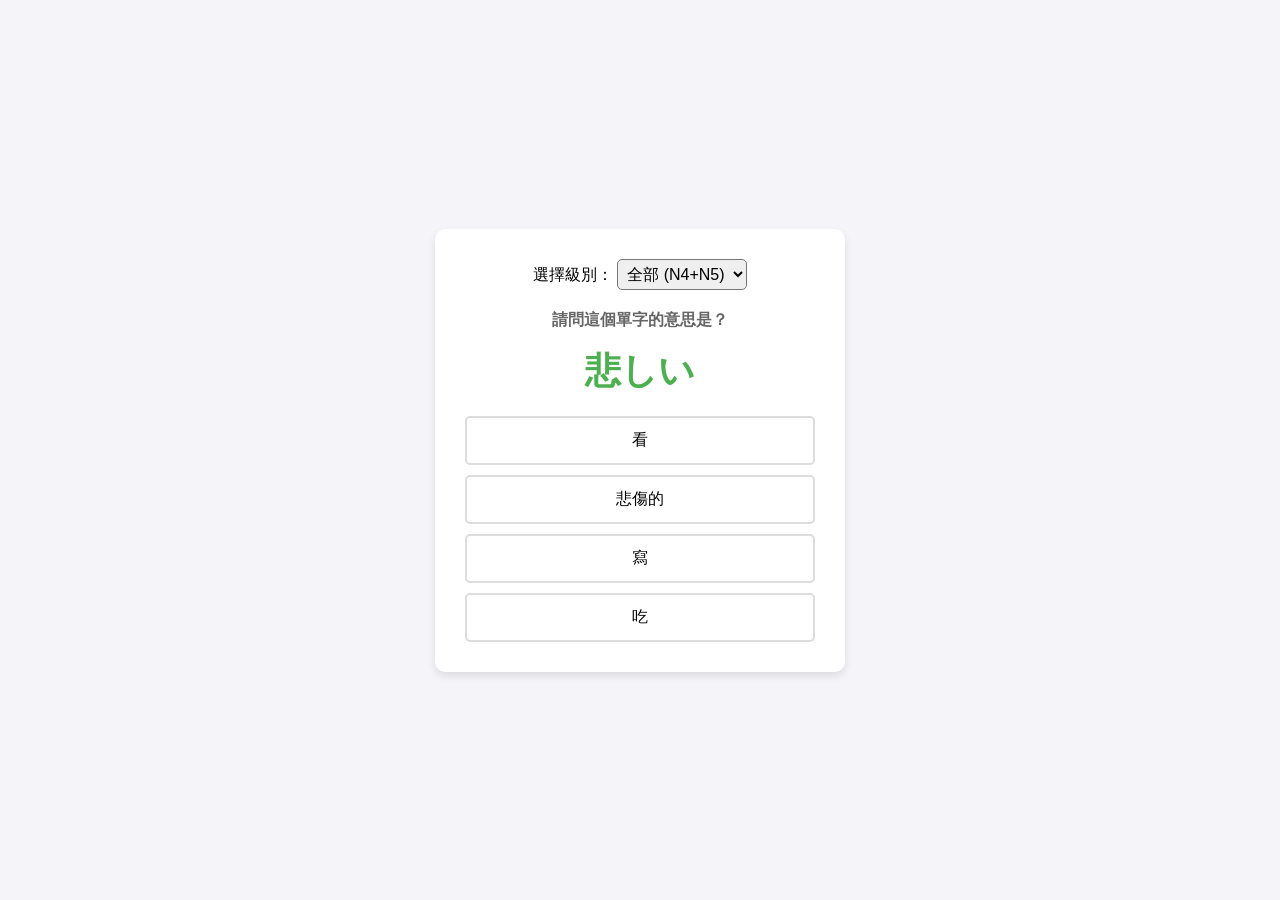
==== JLPT_APP/index.html @ 1b2fcb9a "Add files via upload" ====
<!DOCTYPE html>
<html lang="zh-TW">
<head>
    <meta charset="UTF-8">
    <title>JLPT 測驗系統</title>
    <link rel="stylesheet" href="style.css">
</head>
<body>
    <div class="card">
        <div class="header">
            <label for="level-select">選擇級別：</label>
            <select id="level-select">
                <option value="ALL">全部 (N4+N5)</option>
                <option value="N5">僅 N5</option>
                <option value="N4">僅 N4</option>
            </select>
        </div>

        <h3 id="question-text">請問這個單字的意思是？</h3>
        <h2 id="japanese-word">載入中...</h2>

        <div id="options-container" class="options">
            </div>

        <p id="feedback-msg" class="hidden"></p>
        <button id="next-btn" class="hidden">下一題</button>
    </div>

    <script src="script.js"></script>
</body>
</html>
---- JLPT_APP/style.css ----
body {
    font-family: sans-serif;
    background-color: #f4f4f9;
    display: flex;
    justify-content: center;
    align-items: center;
    height: 100vh;
    margin: 0;
}

.card {
    background: white;
    padding: 30px;
    border-radius: 10px;
    box-shadow: 0 4px 8px rgba(0,0,0,0.1);
    text-align: center;
    width: 350px;
}

.header { margin-bottom: 20px; }
select { padding: 5px; font-size: 16px; border-radius: 5px; }

h2 { color: #4CAF50; font-size: 36px; margin: 10px 0; }
h3 { font-size: 16px; color: #666; }

.options {
    display: flex;
    flex-direction: column;
    gap: 10px;
    margin-top: 20px;
}

/* 選項按鈕的預設樣式 */
.option-btn {
    padding: 12px;
    border: 2px solid #ddd;
    background: white;
    cursor: pointer;
    border-radius: 5px;
    font-size: 16px;
    transition: 0.2s;
}

.option-btn:hover { background: #f0f0f0; }

/* 答對與答錯的顏色 */
.option-btn.correct { background: #4CAF50; color: white; border-color: #4CAF50; }
.option-btn.wrong { background: #f44336; color: white; border-color: #f44336; }

.hidden { display: none; }
#feedback-msg { font-size: 18px; font-weight: bold; margin-top: 15px; }
#next-btn {
    margin-top: 15px; width: 100%; padding: 12px;
    background: #2196F3; color: white; border: none;
    border-radius: 5px; cursor: pointer; font-size: 16px;
}
#next-btn:hover { background: #1976D2; }
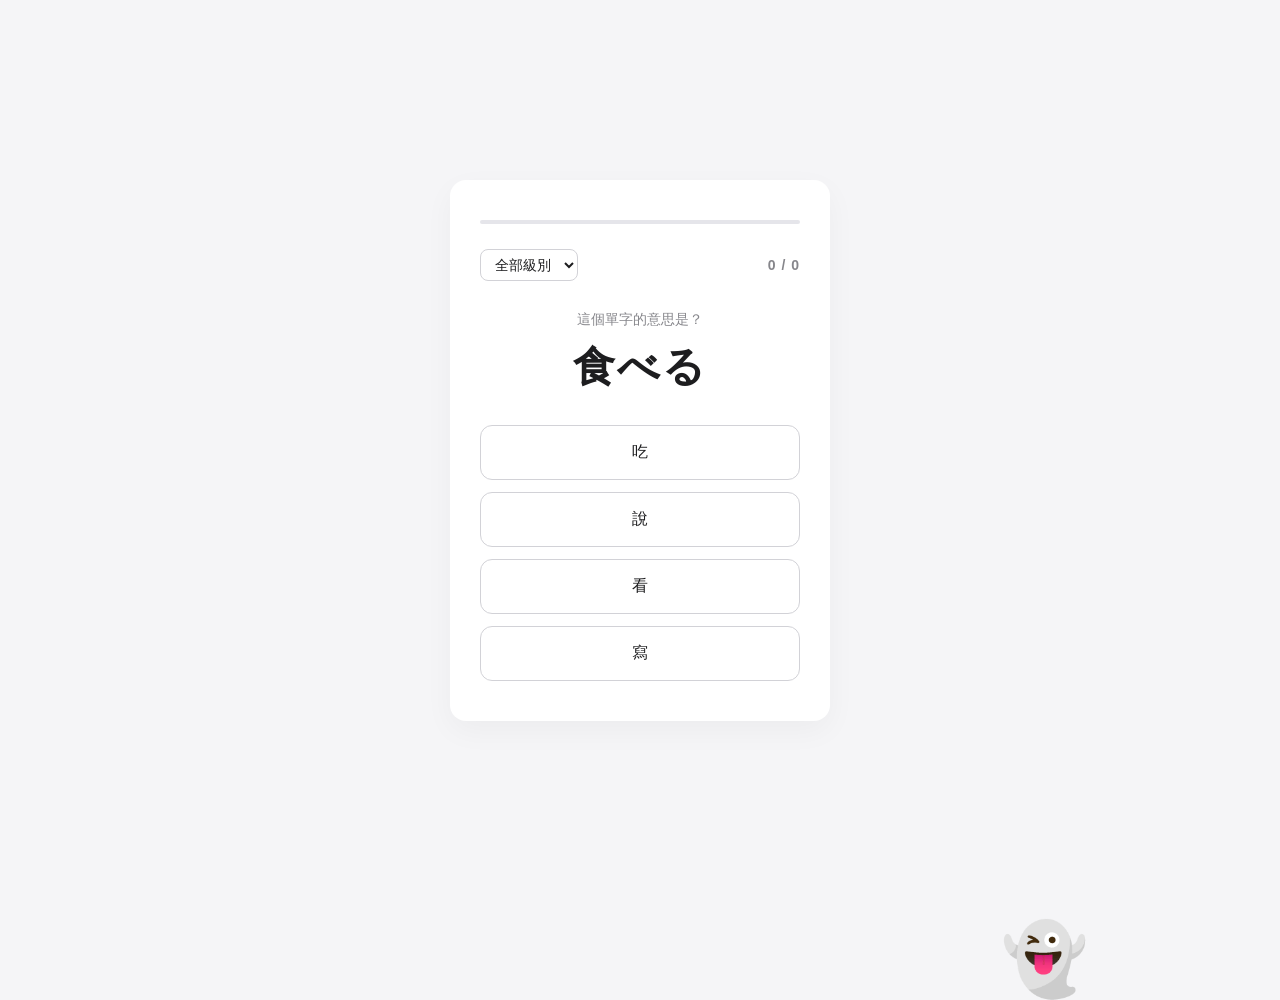
==== commit c8862192: "Add files via upload" ====
--- a/JLPT_APP/index.html
+++ b/JLPT_APP/index.html
@@ -2,29 +2,36 @@
 <html lang="zh-TW">
 <head>
     <meta charset="UTF-8">
-    <title>JLPT 測驗系統</title>
+    <title>JLPT 極簡測驗系統</title>
     <link rel="stylesheet" href="style.css">
 </head>
 <body>
     <div class="card">
+        <div class="progress-bg">
+            <div class="progress-bar" id="progress-bar"></div>
+        </div>
+
         <div class="header">
-            <label for="level-select">選擇級別：</label>
             <select id="level-select">
-                <option value="ALL">全部 (N4+N5)</option>
+                <option value="ALL">全部級別</option>
                 <option value="N5">僅 N5</option>
                 <option value="N4">僅 N4</option>
             </select>
+            <span id="score-display">0 / 0</span>
         </div>
 
-        <h3 id="question-text">請問這個單字的意思是？</h3>
+        <h3 id="question-text">這個單字的意思是？</h3>
         <h2 id="japanese-word">載入中...</h2>
 
-        <div id="options-container" class="options">
-            </div>
+        <div id="options-container" class="options"></div>
 
-        <p id="feedback-msg" class="hidden"></p>
-        <button id="next-btn" class="hidden">下一題</button>
+        <div id="feedback-area" class="hidden">
+            <p id="feedback-msg"></p>
+            <button id="next-btn">下一題 ➔</button>
+        </div>
     </div>
+
+    <div id="ghost">👻</div>
 
     <script src="script.js"></script>
 </body>
--- a/JLPT_APP/style.css
+++ b/JLPT_APP/style.css
@@ -1,57 +1,132 @@
+:root {
+    --bg-color: #f5f5f7;
+    --card-bg: #ffffff;
+    --text-main: #1d1d1f;
+    --text-light: #86868b;
+    --border: #d2d2d7;
+    --primary: #1d1d1f;
+    --primary-hover: #424245;
+    --correct: #34c759;
+    --wrong: #ff3b30;
+}
+
 body {
-    font-family: sans-serif;
-    background-color: #f4f4f9;
+    font-family: -apple-system, BlinkMacSystemFont, "Segoe UI", Roboto, Helvetica, Arial, sans-serif;
+    background-color: var(--bg-color);
+    color: var(--text-main);
     display: flex;
     justify-content: center;
     align-items: center;
     height: 100vh;
     margin: 0;
+    overflow: hidden; /* 防止幽靈出現時產生捲動條 */
 }
 
 .card {
-    background: white;
-    padding: 30px;
-    border-radius: 10px;
-    box-shadow: 0 4px 8px rgba(0,0,0,0.1);
+    background: var(--card-bg);
+    padding: 40px 30px;
+    border-radius: 16px;
+    box-shadow: 0 10px 30px rgba(0,0,0,0.04);
     text-align: center;
-    width: 350px;
+    width: 320px;
+    position: relative;
+    z-index: 10;
 }
 
-.header { margin-bottom: 20px; }
-select { padding: 5px; font-size: 16px; border-radius: 5px; }
-
-h2 { color: #4CAF50; font-size: 36px; margin: 10px 0; }
-h3 { font-size: 16px; color: #666; }
-
-.options {
-    display: flex;
-    flex-direction: column;
-    gap: 10px;
-    margin-top: 20px;
+/* 進度條設計 */
+.progress-bg {
+    width: 100%;
+    height: 4px;
+    background: #e5e5ea;
+    border-radius: 2px;
+    margin-bottom: 25px;
+    overflow: hidden;
+}
+.progress-bar {
+    height: 100%;
+    width: 0%;
+    background: var(--primary);
+    transition: width 0.4s cubic-bezier(0.1, 0.7, 0.1, 1);
 }
 
-/* 選項按鈕的預設樣式 */
-.option-btn {
-    padding: 12px;
-    border: 2px solid #ddd;
-    background: white;
-    cursor: pointer;
-    border-radius: 5px;
-    font-size: 16px;
-    transition: 0.2s;
+.header {
+    display: flex;
+    justify-content: space-between;
+    align-items: center;
+    margin-bottom: 30px;
 }
 
-.option-btn:hover { background: #f0f0f0; }
+select {
+    padding: 6px 10px;
+    border: 1px solid var(--border);
+    border-radius: 8px;
+    background: transparent;
+    font-size: 14px;
+    color: var(--text-main);
+    cursor: pointer;
+    outline: none;
+}
 
-/* 答對與答錯的顏色 */
-.option-btn.correct { background: #4CAF50; color: white; border-color: #4CAF50; }
-.option-btn.wrong { background: #f44336; color: white; border-color: #f44336; }
+#score-display {
+    font-size: 14px;
+    color: var(--text-light);
+    font-weight: bold;
+    letter-spacing: 1px;
+}
 
-.hidden { display: none; }
-#feedback-msg { font-size: 18px; font-weight: bold; margin-top: 15px; }
+h3 { font-size: 14px; color: var(--text-light); font-weight: normal; margin-bottom: 10px; }
+h2 { font-size: 42px; margin: 0 0 30px 0; letter-spacing: 2px; }
+
+.options { display: flex; flex-direction: column; gap: 12px; }
+
+/* 極簡按鈕樣式 */
+.option-btn {
+    padding: 16px;
+    border: 1px solid var(--border);
+    background: transparent;
+    color: var(--text-main);
+    border-radius: 12px;
+    font-size: 16px;
+    cursor: pointer;
+    transition: all 0.2s ease;
+}
+
+.option-btn:hover:not(:disabled) {
+    border-color: var(--primary);
+    background: #fbfbfd;
+}
+
+.option-btn.correct { background: var(--correct); color: white; border-color: var(--correct); }
+.option-btn.wrong { background: var(--wrong); color: white; border-color: var(--wrong); }
+
+.hidden { display: none !important; }
+
+#feedback-area { margin-top: 25px; }
+#feedback-msg { font-size: 16px; font-weight: bold; margin-bottom: 15px; }
+
 #next-btn {
-    margin-top: 15px; width: 100%; padding: 12px;
-    background: #2196F3; color: white; border: none;
-    border-radius: 5px; cursor: pointer; font-size: 16px;
+    width: 100%;
+    padding: 16px;
+    background: var(--primary);
+    color: white;
+    border: none;
+    border-radius: 12px;
+    font-size: 16px;
+    cursor: pointer;
+    transition: background 0.2s;
 }
-#next-btn:hover { background: #1976D2; }+#next-btn:hover { background: var(--primary-hover); }
+
+/* 幽靈彩蛋動畫設定 */
+#ghost {
+    position: absolute;
+    font-size: 70px;
+    bottom: -100px; /* 初始位置藏在畫面下 */
+    right: 15%;
+    z-index: 5;
+    /* 加入彈性物理動畫效果 */
+    transition: transform 0.6s cubic-bezier(0.34, 1.56, 0.64, 1);
+}
+#ghost.peek {
+    transform: translateY(-220px) rotate(10deg);
+}
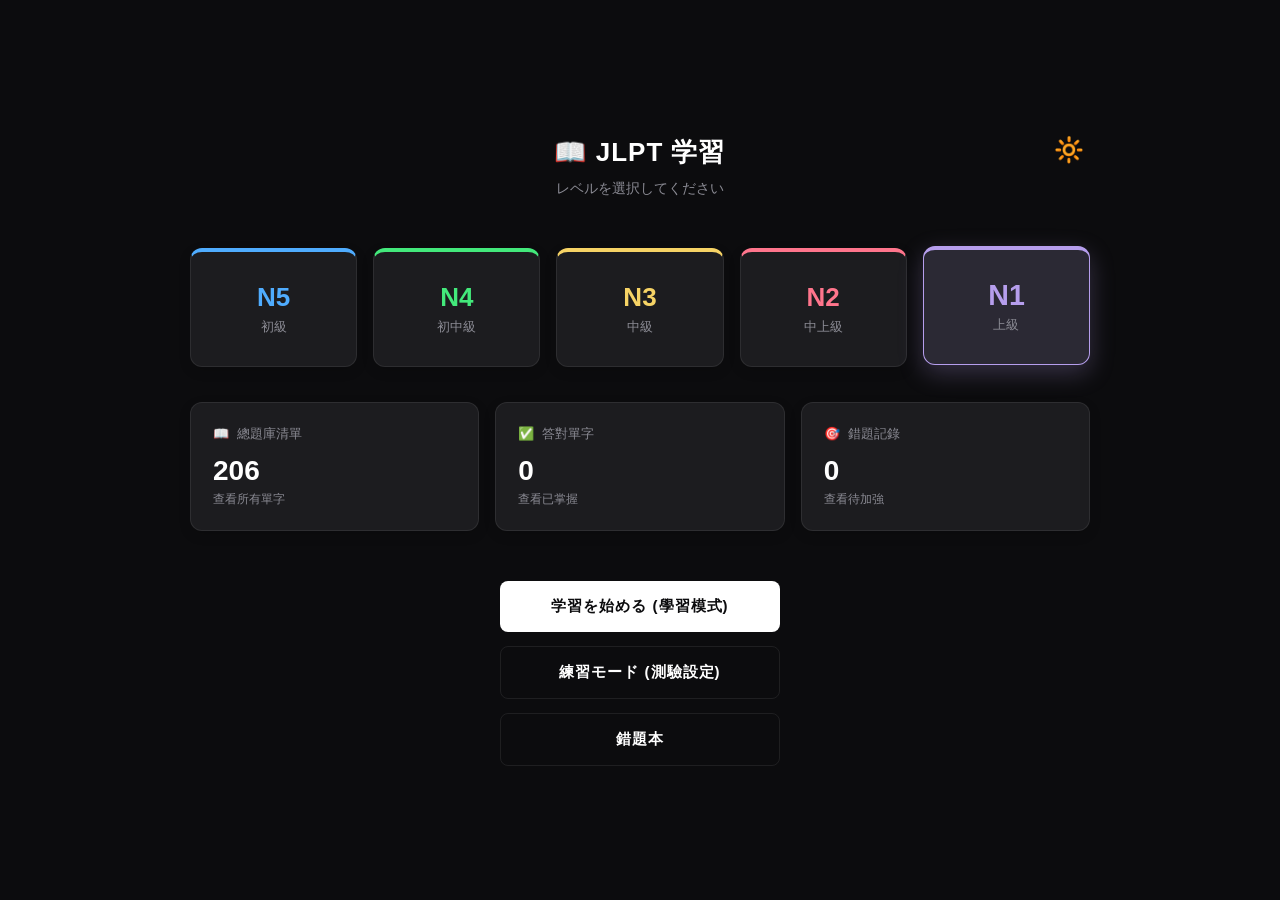
==== commit e66f3fe6: "Add files via upload" ====
--- a/JLPT_APP/index.html
+++ b/JLPT_APP/index.html
@@ -2,36 +2,102 @@
 <html lang="zh-TW">
 <head>
     <meta charset="UTF-8">
-    <title>JLPT 極簡測驗系統</title>
+    <meta name="viewport" content="width=device-width, initial-scale=1.0">
+    <title>JLPT 學習系統</title>
     <link rel="stylesheet" href="style.css">
 </head>
 <body>
-    <div class="card">
-        <div class="progress-bg">
-            <div class="progress-bar" id="progress-bar"></div>
+    <div id="dashboard-view" class="dashboard">
+        <header>
+            <h1><span class="icon">📖</span> JLPT 学習</h1>
+            <p>レベルを選択してください</p>
+            <button id="theme-toggle" class="theme-toggle" title="切換主題">🔆</button>
+        </header>
+
+        <div class="level-grid" id="level-container">
+            <div class="level-card" onclick="selectLevel('N5', this)"><h2>N5</h2><p class="sub-text">初級</p></div>
+            <div class="level-card" onclick="selectLevel('N4', this)"><h2>N4</h2><p class="sub-text">初中級</p></div>
+            <div class="level-card" onclick="selectLevel('N3', this)"><h2>N3</h2><p class="sub-text">中級</p></div>
+            <div class="level-card" onclick="selectLevel('N2', this)"><h2>N2</h2><p class="sub-text">中上級</p></div>
+            <div class="level-card active" onclick="selectLevel('N1', this)"><h2>N1</h2><p class="sub-text">上級</p></div>
         </div>
 
-        <div class="header">
-            <select id="level-select">
-                <option value="ALL">全部級別</option>
-                <option value="N5">僅 N5</option>
-                <option value="N4">僅 N4</option>
-            </select>
-            <span id="score-display">0 / 0</span>
+        <div class="stats-grid">
+            <div class="stat-card clickable" onclick="showVocabList('all')">
+                <div class="stat-title"><span style="color: #4da6ff;">📖</span> 總題庫清單</div>
+                <div class="stat-value" id="stat-total">0</div><div class="stat-sub">查看所有單字</div>
+            </div>
+            <div class="stat-card clickable" onclick="showVocabList('correct')">
+                <div class="stat-title"><span style="color: #2ebd59;">✅</span> 答對單字</div>
+                <div class="stat-value" id="stat-correct">0</div><div class="stat-sub">查看已掌握</div>
+            </div>
+            <div class="stat-card clickable" onclick="showVocabList('wrong')">
+                <div class="stat-title"><span style="color: #ff9800;">🎯</span> 錯題記錄</div>
+                <div class="stat-value" id="stat-wrong">0</div><div class="stat-sub">查看待加強</div>
+            </div>
         </div>
 
-        <h3 id="question-text">這個單字的意思是？</h3>
-        <h2 id="japanese-word">載入中...</h2>
-
-        <div id="options-container" class="options"></div>
-
-        <div id="feedback-area" class="hidden">
-            <p id="feedback-msg"></p>
-            <button id="next-btn">下一題 ➔</button>
+        <div class="action-buttons">
+            <button class="btn-primary" onclick="showSessionConfig('learn')">学習を始める (學習模式)</button>
+            <button class="btn-secondary" onclick="showSessionConfig('practice')">練習モード (測驗設定)</button>
+            <button class="btn-secondary" onclick="startSession('wrong')">錯題本</button>
         </div>
     </div>
 
-    <div id="ghost">👻</div>
+    <div id="quiz-view" class="quiz-container hidden">
+        <div class="quiz-header">
+            <button id="back-btn" class="back-btn" onclick="goBackFromQuiz()">⬅️ 戻る</button>
+            <div class="progress-bg"><div class="progress-bar" id="progress-bar"></div></div>
+            <span id="score-display">0 / 0</span>
+        </div>
+        
+        <div class="quiz-card">
+            <h3 id="question-text">這個單字的意思是？</h3>
+            <h2 id="japanese-word">載入中...</h2>
+            
+            <p id="kana-text" class="kana-text hidden">たべる</p>
+            
+            <div id="learning-box" class="learning-box hidden">
+                <p class="learning-meaning">意思：<span id="learn-meaning">吃</span></p>
+                <div class="divider"></div>
+                <p class="learning-ex-jp"><span id="learn-ex-jp">私はりんごを食べる。</span></p>
+                <p class="learning-ex-zh"><span id="learn-ex-zh">我吃蘋果。</span></p>
+            </div>
+
+            <div id="options-container" class="options"></div>
+            
+            <div id="feedback-area" class="hidden">
+                <p id="feedback-msg"></p>
+                <button class="btn-primary" style="width: 100%; padding: 16px;" onclick="generateQuestion()">下一題 ➔</button>
+            </div>
+
+            <button id="learn-next-btn" class="btn-primary hidden" style="width: 100%; padding: 16px; margin-top: 20px;" onclick="generateQuestion()">下一個單字 ➔</button>
+        </div>
+    </div>
+
+    <div id="list-view" class="list-container hidden">
+        <div class="list-header">
+            <button class="back-btn" onclick="showDashboard()">⬅️ 戻る (返回大廳)</button>
+            <h2 id="list-title">單字列表</h2>
+        </div>
+        <div id="list-content" class="list-content"></div>
+    </div>
+
+    <div id="session-config-view" class="config-container hidden">
+        <div class="config-card">
+            <h2 id="config-title">⚙️ 模式設定</h2>
+            
+            <div class="input-group">
+                <label id="config-num-label">要抽取幾題？ (預設10題)</label>
+                <input type="number" id="session-num-input" min="1" value="10" placeholder="輸入數量">
+            </div>
+
+            <div class="action-buttons" style="margin-top: 35px;">
+                <button id="config-start-btn" class="btn-primary" style="width: 100%;" onclick="startCustomSession()">開始 ➔</button>
+                <button class="btn-secondary" style="width: 100%; border: none;" onclick="showDashboard()">取消</button>
+            </div>
+        </div>
+    </div>
 
     <script src="script.js"></script>
 </body>
--- a/JLPT_APP/style.css
+++ b/JLPT_APP/style.css
@@ -1,132 +1,242 @@
 :root {
-    --bg-color: #f5f5f7;
-    --card-bg: #ffffff;
+    /* 🌟 1. 增強對比度：背景更深邃，卡片帶有微透光感 */
+    --bg-main: #0c0c0e; 
+    --bg-card: #1c1c1f;
+    --bg-card-hover: #252529;
+    --text-main: #ffffff;
+    --text-sub: #8a8a93;
+    --border-color: rgba(255, 255, 255, 0.08); /* 半透明邊框增加立體感 */
+    --active-border: #ffffff;
+    --correct: #2ebd59;
+    --wrong: #ff4d4d;
+
+    /* 🌟 2. 定義 N5~N1 的專屬質感色彩 (採用莫蘭迪/霓虹色系) */
+    --color-n5: #4facfe; /* 知性水藍 */
+    --color-n4: #43e97b; /* 清新薄荷綠 */
+    --color-n3: #f6d365; /* 溫暖鵝黃 */
+    --color-n2: #ff758c; /* 活力珊瑚紅 */
+    --color-n1: #b69eed; /* 沉穩紫羅蘭 */
+}
+
+/* 淺色模式變數對比度增強 */
+body.light-mode {
+    --bg-main: #f0f2f5;
+    --bg-card: #ffffff;
+    --bg-card-hover: #f8f9fa;
     --text-main: #1d1d1f;
-    --text-light: #86868b;
-    --border: #d2d2d7;
-    --primary: #1d1d1f;
-    --primary-hover: #424245;
-    --correct: #34c759;
-    --wrong: #ff3b30;
+    --text-sub: #6e6e73;
+    --border-color: rgba(0, 0, 0, 0.08);
 }
 
 body {
-    font-family: -apple-system, BlinkMacSystemFont, "Segoe UI", Roboto, Helvetica, Arial, sans-serif;
-    background-color: var(--bg-color);
+    font-family: -apple-system, "Segoe UI", "Hiragino Kaku Gothic ProN", Meiryo, sans-serif;
+    background-color: var(--bg-main);
     color: var(--text-main);
     display: flex;
     justify-content: center;
     align-items: center;
-    height: 100vh;
+    min-height: 100vh;
     margin: 0;
-    overflow: hidden; /* 防止幽靈出現時產生捲動條 */
-}
-
-.card {
-    background: var(--card-bg);
-    padding: 40px 30px;
-    border-radius: 16px;
-    box-shadow: 0 10px 30px rgba(0,0,0,0.04);
-    text-align: center;
-    width: 320px;
+    transition: background-color 0.4s ease, color 0.4s ease;
+}
+
+.hidden { display: none !important; }
+
+/* ======== 大廳視圖 ======== */
+.dashboard { width: 100%; max-width: 900px; padding: 40px; }
+header { text-align: center; margin-bottom: 50px; position: relative; }
+h1 { font-size: 26px; font-weight: 600; margin: 0 0 10px 0; letter-spacing: 1px;}
+header p { color: var(--text-sub); font-size: 14px; margin: 0; }
+.theme-toggle { position: absolute; top: 0; right: 0; background: none; border: none; font-size: 24px; cursor: pointer; transition: transform 0.3s; }
+.theme-toggle:hover { transform: rotate(30deg) scale(1.1); }
+
+/* ======== 🌟 所有卡片的共用基礎與懸浮動畫 ======== */
+.level-card, .stat-card, .quiz-card, .vocab-item, .learning-box {
+    background-color: var(--bg-card);
+    border: 1px solid var(--border-color);
+    border-radius: 12px;
+    box-shadow: 0 4px 12px rgba(0, 0, 0, 0.15); /* 增加基礎陰影 */
+    transition: all 0.3s cubic-bezier(0.25, 0.8, 0.25, 1); /* 平滑的物理回彈動畫 */
+}
+
+/* 針對可點擊卡片的懸浮效果 (浮起 + 陰影加深 + 邊框變色) */
+.level-card:hover, .stat-card.clickable:hover, .vocab-item:hover {
+    transform: translateY(-6px);
+    box-shadow: 0 12px 24px rgba(0, 0, 0, 0.3);
+    background-color: var(--bg-card-hover);
+    border-color: rgba(255, 255, 255, 0.2);
+}
+body.light-mode .level-card:hover, body.light-mode .stat-card.clickable:hover {
+    box-shadow: 0 12px 24px rgba(0, 0, 0, 0.08);
+    border-color: rgba(0, 0, 0, 0.2);
+}
+
+/* ======== 🌟 級別選擇區 (N1~N5 質感色彩設定) ======== */
+.level-grid { display: grid; grid-template-columns: repeat(5, 1fr); gap: 16px; margin-bottom: 35px; }
+.level-card { 
+    padding: 30px 0; 
+    text-align: center; 
+    cursor: pointer; 
     position: relative;
-    z-index: 10;
-}
-
-/* 進度條設計 */
-.progress-bg {
-    width: 100%;
-    height: 4px;
-    background: #e5e5ea;
-    border-radius: 2px;
-    margin-bottom: 25px;
     overflow: hidden;
 }
-.progress-bar {
-    height: 100%;
-    width: 0%;
-    background: var(--primary);
-    transition: width 0.4s cubic-bezier(0.1, 0.7, 0.1, 1);
-}
-
-.header {
-    display: flex;
-    justify-content: space-between;
-    align-items: center;
-    margin-bottom: 30px;
-}
-
-select {
-    padding: 6px 10px;
-    border: 1px solid var(--border);
-    border-radius: 8px;
-    background: transparent;
+
+/* 將顏色分配給特定的卡片 (透過順序 nth-child) */
+.level-card:nth-child(1) { --card-color: var(--color-n5); } /* N5 */
+.level-card:nth-child(2) { --card-color: var(--color-n4); } /* N4 */
+.level-card:nth-child(3) { --card-color: var(--color-n3); } /* N3 */
+.level-card:nth-child(4) { --card-color: var(--color-n2); } /* N2 */
+.level-card:nth-child(5) { --card-color: var(--color-n1); } /* N1 */
+
+/* 為卡片加上頂部顏色飾條與文字跳色 */
+.level-card {
+    border-top: 4px solid var(--card-color);
+}
+.level-card h2 { 
+    margin: 0 0 5px 0; 
+    font-size: 26px; 
+    font-weight: 600;
+    color: var(--card-color); /* N1~N5 顯示專屬顏色 */
+    transition: transform 0.3s;
+}
+.level-card .sub-text { color: var(--text-sub); font-size: 13px; margin: 0; }
+
+/* 級別卡片被選中的狀態 (發光效果) */
+.level-card.active { 
+    border: 1px solid var(--card-color);
+    border-top: 4px solid var(--card-color);
+    background-color: color-mix(in srgb, var(--card-color) 10%, var(--bg-card));
+    box-shadow: 0 8px 24px color-mix(in srgb, var(--card-color) 25%, transparent);
+    transform: translateY(-2px);
+}
+.level-card.active h2 { transform: scale(1.1); }
+
+/* ======== 統計數據區 ======== */
+.stats-grid { display: grid; grid-template-columns: repeat(3, 1fr); gap: 16px; margin-bottom: 50px; }
+.stat-card { padding: 22px; cursor: default; }
+.stat-card.clickable { cursor: pointer; }
+.stat-title { font-size: 13px; color: var(--text-sub); margin-bottom: 12px; display: flex; align-items: center; gap: 8px; font-weight: 500;}
+.stat-value { font-size: 28px; font-weight: 600; margin-bottom: 4px; color: var(--text-main); }
+.stat-sub { font-size: 12px; color: var(--text-sub); }
+
+/* ======== 底部按鈕 ======== */
+.action-buttons { display: flex; flex-direction: column; align-items: center; gap: 14px; }
+.action-buttons button { width: 280px; padding: 16px; border-radius: 8px; font-size: 15px; cursor: pointer; transition: all 0.2s; font-weight: 600; letter-spacing: 1px;}
+.btn-primary { background-color: var(--text-main); color: var(--bg-main); border: none; }
+.btn-primary:hover { opacity: 0.9; transform: translateY(-2px); box-shadow: 0 4px 12px rgba(255,255,255,0.2); }
+body.light-mode .btn-primary:hover { box-shadow: 0 4px 12px rgba(0,0,0,0.2); }
+
+.btn-secondary { background-color: transparent; color: var(--text-main); border: 1px solid var(--border-color); }
+.btn-secondary:hover { background-color: var(--bg-card-hover); border-color: var(--text-sub); }
+
+/* ======== 測驗畫面與列表共用 ======== */
+.quiz-container { width: 100%; max-width: 420px; padding: 20px; }
+.quiz-header { display: flex; align-items: center; justify-content: space-between; margin-bottom: 25px; }
+.back-btn { background: var(--bg-card); border: 1px solid var(--border-color); color: var(--text-main); cursor: pointer; font-size: 14px; padding: 8px 16px; border-radius: 20px; transition: 0.2s; font-weight: 500;}
+.back-btn:hover { background: var(--bg-card-hover); transform: translateX(-4px); }
+
+.progress-bg { flex-grow: 1; height: 6px; background: rgba(150,150,150,0.2); border-radius: 3px; margin: 0 20px; overflow: hidden; }
+.progress-bar { height: 100%; width: 0%; background: var(--text-main); transition: width 0.4s cubic-bezier(0.1, 0.7, 0.1, 1); }
+#score-display { font-size: 14px; font-weight: bold; color: var(--text-sub);}
+
+.quiz-card { padding: 45px 35px; text-align: center; }
+.quiz-card h3 { color: var(--text-sub); font-size: 14px; margin-bottom: 15px; font-weight: normal;}
+.quiz-card h2 { font-size: 46px; margin: 0 0 30px 0; color: var(--text-main); font-weight: 700; letter-spacing: 2px;}
+
+/* 學習模式專屬 */
+.kana-text { font-size: 18px; color: var(--text-sub); margin-top: -20px; margin-bottom: 30px; letter-spacing: 2px; }
+.learning-box { text-align: left; padding: 25px; margin-bottom: 25px; background: color-mix(in srgb, var(--bg-main) 50%, transparent); box-shadow: inset 0 2px 4px rgba(0,0,0,0.1);}
+.learning-meaning { font-size: 17px; color: var(--text-main); font-weight: bold; margin: 0 0 15px 0; }
+.divider { height: 1px; background-color: var(--border-color); margin: 15px 0; }
+.learning-ex-jp { font-size: 16px; color: var(--text-main); margin: 0 0 8px 0; line-height: 1.5; }
+.learning-ex-zh { font-size: 14px; color: var(--text-sub); margin: 0; }
+
+/* 測驗選項按鈕 */
+.options { display: flex; flex-direction: column; gap: 14px; }
+.option-btn { padding: 18px; border: 1px solid var(--border-color); background: var(--bg-main); color: var(--text-main); border-radius: 10px; font-size: 16px; font-weight: 500; cursor: pointer; transition: all 0.2s; }
+.option-btn:hover:not(:disabled) { border-color: var(--text-main); background: var(--bg-card-hover); transform: translateY(-2px); box-shadow: 0 4px 8px rgba(0,0,0,0.1);}
+.option-btn.correct { background: var(--correct); color: #fff; border-color: var(--correct); box-shadow: 0 0 15px rgba(46, 189, 89, 0.3); }
+.option-btn.wrong { background: var(--wrong); color: #fff; border-color: var(--wrong); }
+
+#feedback-area { margin-top: 30px; }
+#feedback-msg { font-size: 18px; font-weight: bold; margin-bottom: 20px; }
+
+/* ======== 列表視圖 ======== */
+.list-container { width: 100%; max-width: 650px; padding: 20px; }
+.list-header { display: flex; align-items: center; margin-bottom: 30px; gap: 20px; }
+.list-header h2 { margin: 0; font-size: 24px; font-weight: 600;}
+.list-content { display: flex; flex-direction: column; gap: 14px; max-height: 70vh; overflow-y: auto; padding-right: 15px; padding-bottom: 20px;}
+.list-content::-webkit-scrollbar { width: 8px; }
+.list-content::-webkit-scrollbar-track { background: var(--bg-main); border-radius: 4px; }
+.list-content::-webkit-scrollbar-thumb { background: var(--border-color); border-radius: 4px; }
+.list-content::-webkit-scrollbar-thumb:hover { background: var(--text-sub); }
+
+.vocab-item { padding: 20px 24px; display: flex; justify-content: space-between; align-items: center; }
+.vocab-info { display: flex; flex-direction: column; gap: 6px; }
+.vocab-jp { font-size: 22px; font-weight: bold; color: var(--text-main); display: flex; align-items: center; gap: 12px; }
+.vocab-kana { font-size: 14px; color: var(--text-sub); }
+.vocab-zh { font-size: 17px; color: var(--text-main); font-weight: 500; text-align: right;}
+.level-badge { font-size: 11px; background: var(--border-color); color: var(--text-main); padding: 4px 8px; border-radius: 6px; font-weight: 600; letter-spacing: 0.5px;}
+
+/* ======== 練習設定視圖 ======== */
+.config-container { width: 100%; max-width: 400px; padding: 20px; }
+.config-card { 
+    background-color: var(--bg-card); 
+    padding: 40px 30px; 
+    border-radius: 16px; 
+    border: 1px solid var(--border-color); 
+    box-shadow: 0 12px 30px rgba(0,0,0,0.2); 
+    text-align: center; 
+}
+.config-card h2 { margin: 0 0 30px 0; font-size: 24px; color: var(--text-main); }
+
+.input-group { margin-bottom: 25px; text-align: left; }
+.input-group label { display: block; margin-bottom: 12px; color: var(--text-sub); font-size: 14px; font-weight: 500;}
+
+/* 質感輸入框 */
+.input-group input { 
+    width: 100%; 
+    padding: 14px 16px; 
+    border-radius: 10px; 
+    border: 1px solid var(--border-color); 
+    background: var(--bg-main); 
+    color: var(--text-main); 
+    font-size: 16px; 
+    box-sizing: border-box; 
+    transition: 0.2s;
+}
+.input-group input:focus { outline: none; border-color: var(--text-main); box-shadow: 0 0 0 2px rgba(255,255,255,0.1); }
+
+/* 迷你級別按鈕網格 */
+.config-level-grid { display: grid; grid-template-columns: repeat(5, 1fr); gap: 8px; }
+.config-level-btn { 
+    padding: 12px 0; 
+    border-radius: 8px; 
+    border: 1px solid var(--border-color); 
+    background: var(--bg-main); 
+    color: var(--text-sub); 
+    font-weight: 600; 
     font-size: 14px;
-    color: var(--text-main);
+    cursor: pointer; 
+    transition: all 0.2s; 
+}
+
+/* 沿用剛剛設定好的 N5~N1 專屬質感色彩 */
+.config-level-btn:nth-child(1).active { background: var(--color-n5); color: #000; border-color: var(--color-n5); transform: translateY(-2px); box-shadow: 0 4px 10px rgba(79, 172, 254, 0.3);}
+.config-level-btn:nth-child(2).active { background: var(--color-n4); color: #000; border-color: var(--color-n4); transform: translateY(-2px); box-shadow: 0 4px 10px rgba(67, 233, 123, 0.3);}
+.config-level-btn:nth-child(3).active { background: var(--color-n3); color: #000; border-color: var(--color-n3); transform: translateY(-2px); box-shadow: 0 4px 10px rgba(246, 211, 101, 0.3);}
+.config-level-btn:nth-child(4).active { background: var(--color-n2); color: #000; border-color: var(--color-n2); transform: translateY(-2px); box-shadow: 0 4px 10px rgba(255, 117, 140, 0.3);}
+.config-level-btn:nth-child(5).active { background: var(--color-n1); color: #000; border-color: var(--color-n1); transform: translateY(-2px); box-shadow: 0 4px 10px rgba(182, 158, 237, 0.3);}
+/* ======== 🌟 列表卡片點擊特效 ======== */
+.vocab-item.clickable {
     cursor: pointer;
-    outline: none;
-}
-
-#score-display {
-    font-size: 14px;
-    color: var(--text-light);
-    font-weight: bold;
-    letter-spacing: 1px;
-}
-
-h3 { font-size: 14px; color: var(--text-light); font-weight: normal; margin-bottom: 10px; }
-h2 { font-size: 42px; margin: 0 0 30px 0; letter-spacing: 2px; }
-
-.options { display: flex; flex-direction: column; gap: 12px; }
-
-/* 極簡按鈕樣式 */
-.option-btn {
-    padding: 16px;
-    border: 1px solid var(--border);
-    background: transparent;
-    color: var(--text-main);
-    border-radius: 12px;
-    font-size: 16px;
-    cursor: pointer;
-    transition: all 0.2s ease;
-}
-
-.option-btn:hover:not(:disabled) {
-    border-color: var(--primary);
-    background: #fbfbfd;
-}
-
-.option-btn.correct { background: var(--correct); color: white; border-color: var(--correct); }
-.option-btn.wrong { background: var(--wrong); color: white; border-color: var(--wrong); }
-
-.hidden { display: none !important; }
-
-#feedback-area { margin-top: 25px; }
-#feedback-msg { font-size: 16px; font-weight: bold; margin-bottom: 15px; }
-
-#next-btn {
-    width: 100%;
-    padding: 16px;
-    background: var(--primary);
-    color: white;
-    border: none;
-    border-radius: 12px;
-    font-size: 16px;
-    cursor: pointer;
-    transition: background 0.2s;
-}
-#next-btn:hover { background: var(--primary-hover); }
-
-/* 幽靈彩蛋動畫設定 */
-#ghost {
-    position: absolute;
-    font-size: 70px;
-    bottom: -100px; /* 初始位置藏在畫面下 */
-    right: 15%;
-    z-index: 5;
-    /* 加入彈性物理動畫效果 */
-    transition: transform 0.6s cubic-bezier(0.34, 1.56, 0.64, 1);
-}
-#ghost.peek {
-    transform: translateY(-220px) rotate(10deg);
+    transition: all 0.2s cubic-bezier(0.25, 0.8, 0.25, 1);
+}
+.vocab-item.clickable:hover {
+    transform: translateX(8px); /* 往右微微滑動，暗示可進入 */
+    background-color: var(--bg-card-hover);
+    border-color: rgba(255, 255, 255, 0.3);
+}
+body.light-mode .vocab-item.clickable:hover {
+    border-color: rgba(0, 0, 0, 0.2);
 }
